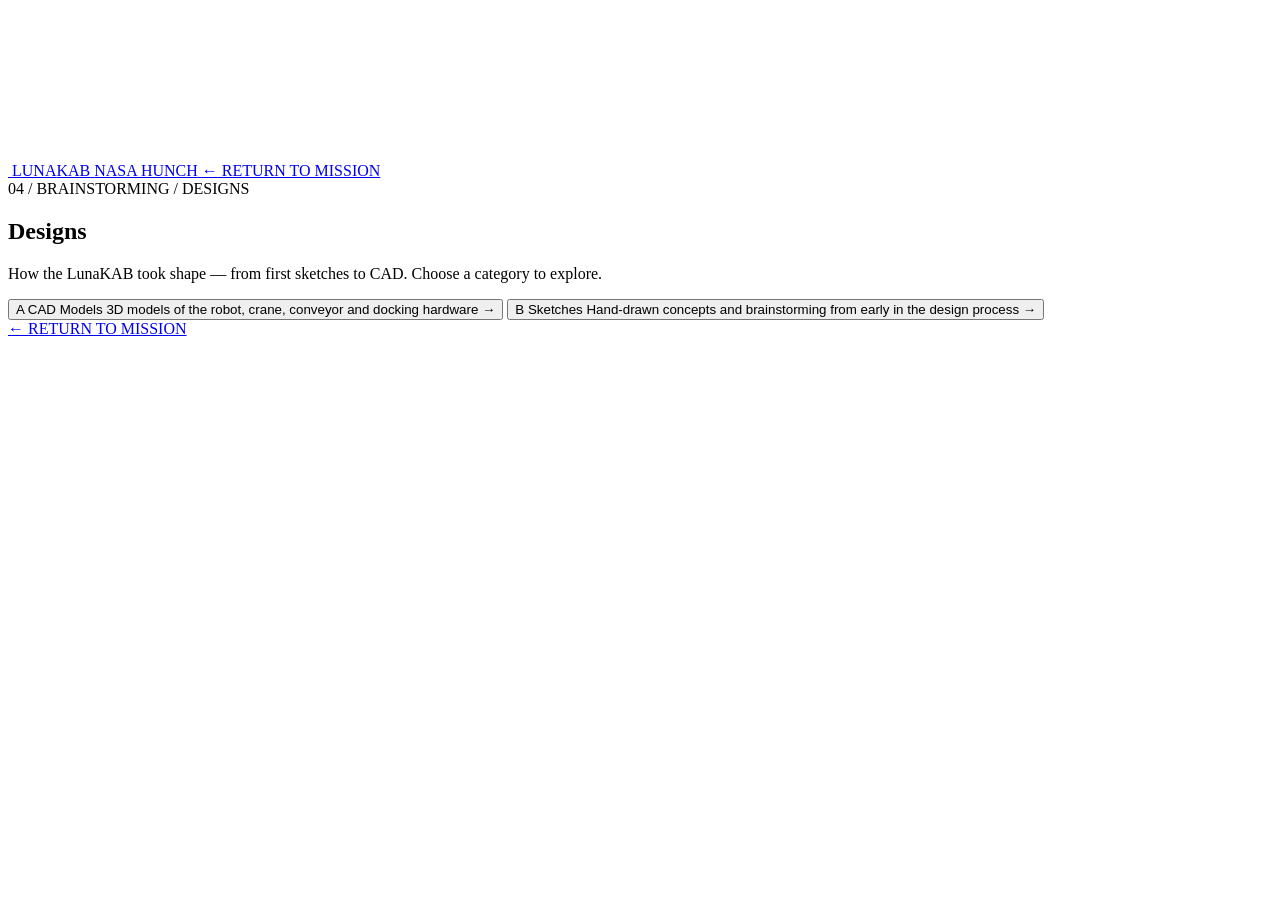
==== designs.html @ 0d372c9b "Add files via upload" ====
<!DOCTYPE html>
<html lang="en">
<head>
  <meta charset="UTF-8" />
  <meta name="viewport" content="width=device-width, initial-scale=1.0, viewport-fit=cover" />
  <meta name="theme-color" content="#000000" />
  <title>LunaKAB — Designs</title>
  <meta name="description" content="LunaKAB brainstorming and designs: CAD models and sketches." />

  <link rel="icon" type="image/svg+xml" href="assets/logo-mark.svg" />
  <link rel="preconnect" href="https://fonts.googleapis.com" />
  <link rel="preconnect" href="https://fonts.gstatic.com" crossorigin />
  <link href="https://fonts.googleapis.com/css2?family=Space+Grotesk:wght@300;400;500;600;700&family=IBM+Plex+Mono:wght@300;400;500&display=swap" rel="stylesheet" />
  <link rel="stylesheet" href="css/style.css" />
  <link rel="stylesheet" href="css/problem.css" />
  <link rel="stylesheet" href="css/research.css" />
  <link rel="stylesheet" href="css/designs.css" />
</head>
<body class="doc-page">
  <canvas id="stars" aria-hidden="true"></canvas>
  <div id="vignette" aria-hidden="true"></div>
  <div id="scanline" aria-hidden="true"></div>
  <span class="corner tl"></span><span class="corner tr"></span>
  <span class="corner bl"></span><span class="corner br"></span>

  <header class="doc-top">
    <a class="mark" href="index.html#designs" aria-label="Back to the mission">
      <img class="mark-icon" src="assets/logo-mark.svg" alt="" />
      <span class="mark-text">
        <span class="mark-title">LUNA<span class="kab">KAB</span></span>
        <span class="mark-sub">NASA HUNCH</span>
      </span>
    </a>
    <a class="doc-back" href="index.html#designs"><span aria-hidden="true">←</span> RETURN TO MISSION</a>
  </header>

  <main class="doc doc-narrow">
    <section class="doc-hero">
      <span class="eyebrow">04 / BRAINSTORMING / DESIGNS</span>
      <h1>Designs</h1>
      <p class="lede">How the LunaKAB took shape — from first sketches to CAD. Choose a category to explore.</p>
    </section>

    <div class="r-tabs d-tabs" role="tablist" aria-label="Design categories">
      <button class="r-tab" role="tab" id="tab-cad" aria-controls="cad" aria-selected="false" data-key="cad">
        <span class="r-n">A</span>
        <span class="r-l">CAD Models</span>
        <span class="r-d">3D models of the robot, crane, conveyor and docking hardware</span>
        <span class="r-arrow" aria-hidden="true">→</span>
      </button>
      <button class="r-tab" role="tab" id="tab-sketches" aria-controls="sketches" aria-selected="false" data-key="sketches">
        <span class="r-n">B</span>
        <span class="r-l">Sketches</span>
        <span class="r-d">Hand-drawn concepts and brainstorming from early in the design process</span>
        <span class="r-arrow" aria-hidden="true">→</span>
      </button>
    </div>

    <section class="r-panel" role="tabpanel" id="cad" aria-labelledby="tab-cad" hidden>
      <h2><i>A</i>CAD Models</h2>
      <div class="gallery" data-gallery="cad"></div>
    </section>

    <section class="r-panel" role="tabpanel" id="sketches" aria-labelledby="tab-sketches" hidden>
      <h2><i>B</i>Sketches</h2>
      <div class="gallery" data-gallery="sketches"></div>
    </section>

    <footer class="doc-foot">
      <a class="cta" href="index.html#designs">
        <span class="cta-n">←</span>
        <span class="cta-l">RETURN TO MISSION</span>
      </a>
    </footer>
  </main>

  <dialog id="lightbox" class="m-dialog lightbox" aria-labelledby="lb-title">
    <div class="md-head">
      <span class="m-n" id="lb-n"></span>
      <button type="button" class="md-close" id="lb-close" aria-label="Close">✕</button>
    </div>
    <img id="lb-img" alt="" />
    <h4 id="lb-title"></h4>
    <p class="lb-note" id="lb-note"></p>
    <dl class="lb-specs" id="lb-specs"></dl>
    <a class="src-pdf lb-link" id="lb-link" target="_blank" rel="noopener">Open in Onshape ↗</a>
    <div class="md-nav">
      <button type="button" id="lb-prev">← PREV</button>
      <button type="button" id="lb-next">NEXT →</button>
    </div>
  </dialog>

  <script src="js/stars.js"></script>
  <script>
    // Gallery contents. Add an entry per image: files live in docs/designs/cad/
    // and docs/designs/sketches/. `note`, `specs` ([label, value] rows) and
    // `link` (e.g. the Onshape document) are optional.
    const DESIGNS = {
      cad: [
        {
          src: "docs/designs/cad/door-slider.jpg",
          title: "Door Slider",
          note: "The sliding door panel. A flat plate with gear-rack teeth cut along both long edges, so pinion gears can drive it open and closed. The plate is one extrude; the rack teeth are a second extrude, mirrored to the opposite edge.",
          specs: [
            ["WIDTH", "4.5 in"], ["TOP FACE", "33.25 in²"], ["DRIVE", "RACK & PINION"],
            ["TOOTH LENGTH", "0.250 in"], ["TOOTH WIDTH", "0.033 in"], ["TOOTH HEIGHT", "0.094 in"],
            ["TOOTH PITCH", "0.132 in"], ["PARTS", "1"], ["TOOL", "ONSHAPE"],
          ],
          link: "https://cad.onshape.com/documents/5fe72cf5069ea7a9b403b16c/w/b33d764fe87e025053045eb9/e/405d4cfcd6099a60586ef2a8",
        },
        {
          src: "docs/designs/cad/base-prototype.jpg",
          title: "Base Prototype",
          note: "An early prototype of the robot's base, not used in the final design. A long box with rounded corners, a recessed tray along the top and pins on the sides, built up from twelve extrudes and a fillet.",
          specs: [["STATUS", "NOT USED"], ["FEATURES", "12 EXTRUDES + FILLET"], ["PARTS", "1"], ["TOOL", "ONSHAPE"]],
          link: "https://cad.onshape.com/documents/2a5a179df714c3a7d14333f6/w/7ebd7c9726d9f615905254fb/e/f16afeb0ec4dbe46f4dcfdd9",
        },
      ],
      sketches: [
        {
          src: "docs/designs/sketches/early-concept-top-arm.svg",
          title: "Early Concept — Top-Mounted Arm",
          note: "An early idea, not used in the final design. The arm sat on a turret on the roof: a sliding door on top slid back on rails, the boom reached out over the cargo and a telescoping section extended down to grab it, then the arm swung back and lowered the cargo through the roof opening onto the conveyor.",
          specs: [["STATUS", "NOT USED"], ["ARM", "ROOF TURRET"], ["DOOR", "SLIDING ROOF"]],
        },
      ],
    };

    // Build each gallery; clicking a figure opens the lightbox, prev/next stay in that gallery.
    (() => {
      const $ = (id) => document.getElementById(id);
      const dlg = $("lightbox");
      let group = [], cur = 0, label = "";
      const show = (i) => {
        cur = (i + group.length) % group.length;
        const d = group[cur];
        $("lb-n").textContent = `${label} ${String(cur + 1).padStart(2, "0")} / ${String(group.length).padStart(2, "0")}`;
        $("lb-img").src = d.src;
        $("lb-img").alt = d.title;
        $("lb-title").textContent = d.title;
        $("lb-note").textContent = d.note || "";
        $("lb-note").hidden = !d.note;
        const specs = $("lb-specs");
        specs.replaceChildren(...(d.specs || []).map(([k, v]) => {
          const row = document.createElement("div"), dt = document.createElement("dt"), dd = document.createElement("dd");
          dt.textContent = k; dd.textContent = v; row.append(dt, dd); return row;
        }));
        specs.hidden = !d.specs;
        $("lb-link").hidden = !d.link;
        if (d.link) $("lb-link").href = d.link;
        if (!dlg.open) dlg.showModal();
      };
      document.querySelectorAll(".gallery").forEach((el) => {
        const key = el.dataset.gallery, items = DESIGNS[key];
        const name = key === "cad" ? "CAD" : "SKETCH";
        if (!items.length) {
          el.innerHTML = `<p class="r-empty">${key === "cad" ? "CAD models" : "Sketches"} coming soon</p>`;
          return;
        }
        items.forEach((d, i) => {
          const fig = document.createElement("figure");
          fig.className = "g-item";
          fig.innerHTML = `<button type="button" class="g-open"><img loading="lazy" alt=""></button>
            <figcaption><span class="m-n">${name} ${String(i + 1).padStart(2, "0")}</span><span class="g-title"></span><span class="g-note"></span></figcaption>`;
          fig.querySelector("img").src = d.src;
          fig.querySelector("img").alt = d.title;
          fig.querySelector(".g-title").textContent = d.title;
          fig.querySelector(".g-note").textContent = d.specs ? d.specs.slice(0, 3).map((s) => s[1]).join(" · ") : "";
          fig.querySelector(".g-open").addEventListener("click", () => { group = items; label = name; show(i); });
          el.appendChild(fig);
        });
      });
      $("lb-close").addEventListener("click", () => dlg.close());
      $("lb-prev").addEventListener("click", () => show(cur - 1));
      $("lb-next").addEventListener("click", () => show(cur + 1));
      dlg.addEventListener("click", (e) => { if (e.target === dlg) dlg.close(); });
      dlg.addEventListener("keydown", (e) => {
        if (e.key === "ArrowRight") show(cur + 1);
        if (e.key === "ArrowLeft") show(cur - 1);
      });
    })();
  </script>
  <script>
    // Category buttons: show one panel at a time; the URL hash remembers the choice.
    (() => {
      const tabs = [...document.querySelectorAll(".r-tab")];
      const select = (key, scroll) => {
        for (const t of tabs) {
          const on = t.dataset.key === key;
          t.setAttribute("aria-selected", on);
          const panel = document.getElementById(t.dataset.key);
          panel.hidden = !on;
          if (on) {
            panel.classList.remove("in"); void panel.offsetWidth; panel.classList.add("in");
            if (scroll) panel.scrollIntoView({ behavior: "smooth", block: "start" });
          }
        }
        history.replaceState(null, "", "#" + key);
      };
      tabs.forEach((t) => t.addEventListener("click", () => select(t.dataset.key, true)));
      const start = location.hash.slice(1);
      if (tabs.some((t) => t.dataset.key === start)) select(start, false);

      const hero = document.querySelector(".doc-hero");
      requestAnimationFrame(() => hero.classList.add("in"));
    })();
  </script>
</body>
</html>
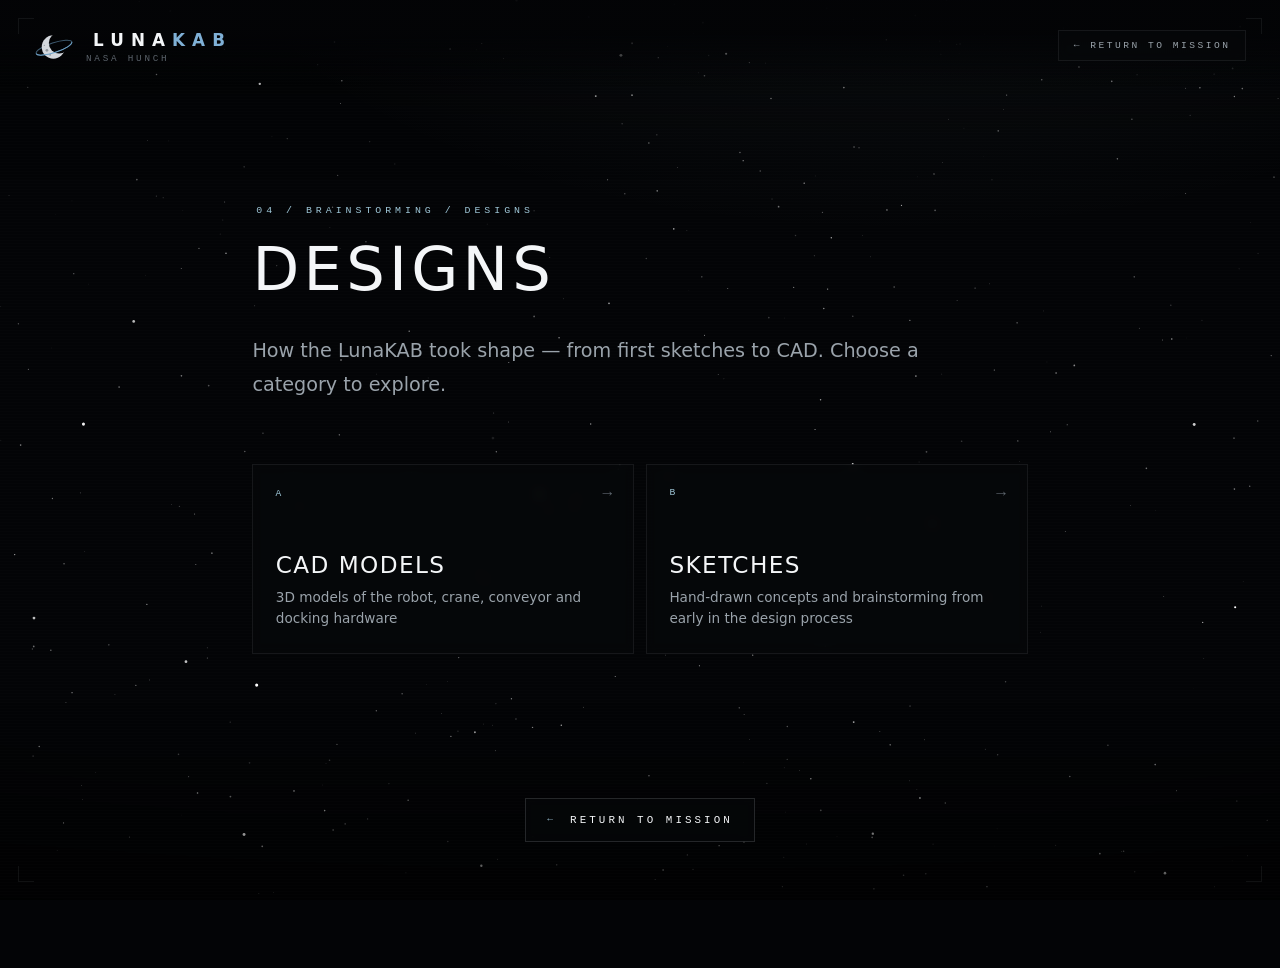
==== commit a98043f3: "Add sketches, brochure and prototyping images - Designs: add four brainstorming sketch pages and the" ====
--- a/designs.html
+++ b/designs.html
@@ -117,6 +117,30 @@
         },
       ],
       sketches: [
+        {
+          src: "docs/designs/sketches/brainstorm-cargo-elevator.webp",
+          title: "Initial Brainstorming — Cargo Elevator",
+          note: "The first round of ideas for a cargo elevator. A front view with sensors, lights, a camera and a battery on the side, plus two wheel options; a pressurised hatch with two extending arms and a sliding door; solar panels on the roof; and a top view of an escalator carrying cargo through to storage. Open questions noted around the page: what if lunar dust gets in while loading, should the hatch connect to the pay load, what controls the panels, scale, size and materials.",
+          specs: [["STAGE", "INITIAL"], ["FOCUS", "LAYOUT"], ["IDEAS", "ARMS · ESCALATOR · SOLAR"]],
+        },
+        {
+          src: "docs/designs/sketches/brainstorm-subsystems.webp",
+          title: "Brainstorming — Subsystems",
+          note: "Working through each subsystem: 3D-printed materials, an Arduino or Raspberry Pi electric board, sealing, pressurisation, electric panels, the escalator, mini solar panels, tires and suction-style robotic arms, with the idea of building a vacuum. Includes a rough scale check (4 ft cargo ≈ 0.8 in, 20 ft ≈ 6 in, 40 ft ≈ 1 ft).",
+          specs: [["STAGE", "INITIAL"], ["FOCUS", "SUBSYSTEMS"], ["BOARD", "ARDUINO / PI"]],
+        },
+        {
+          src: "docs/designs/sketches/brainstorm-conveyor.png",
+          title: "Brainstorming — Conveyor & Claw",
+          note: "Ideas for moving cargo inside the body: a claw that moves cargo onto a conveyor belt, a sliding door with arms, a pull-up tray, and how to organise the cargo so it suits the conveyor belt. Also explores tire designs, tiles around the conveyor belt and an arm that comes out, scoops the cargo and moves it to the side.",
+          specs: [["STAGE", "INITIAL"], ["FOCUS", "CARGO HANDLING"], ["IDEAS", "CLAW · CONVEYOR"]],
+        },
+        {
+          src: "docs/designs/sketches/decision-matrix.png",
+          title: "Decision Matrix",
+          note: "Four concepts scored 1–5 (worst to best) on efficiency, movement and capacity. The sensor-and-wheels box scored 6, the solar cargo-drop body with an escalator to the habitat scored 10, the claw-arm design scored 9, and the winner — an escalator inside with open storage space that attaches to the habitat — scored 12.",
+          specs: [["CONCEPTS", "4"], ["CRITERIA", "EFFICIENCY · MOVEMENT · CAPACITY"], ["WINNER", "12 / 15"]],
+        },
         {
           src: "docs/designs/sketches/early-concept-top-arm.svg",
           title: "Early Concept — Top-Mounted Arm",
--- a/css/style.css
+++ b/css/style.css
@@ -0,0 +1,432 @@
+/* ================================================================
+   HUNCH · LLASO PROJECT 02 — External Cargo Transport
+   Aesthetic: deep-space black, white typography, thin instrument UI.
+   ================================================================ */
+
+:root {
+  --black: #000000;
+  --void: #030406;
+  --panel: rgba(8, 10, 12, 0.55);
+  --white: #f4f6f8;
+  --dim: #9aa3ab;      /* secondary text */
+  --faint: #5b636b;    /* tertiary / labels */
+  --line: rgba(230, 238, 245, 0.14);
+  --line-soft: rgba(230, 238, 245, 0.07);
+  --signal: #9fc7d8;   /* cool "nominal / active" accent — used sparingly */
+  --caution: #d69a54;  /* warm "aligning / alert" accent — used very sparingly */
+  --brand: #7fb0d6;    /* logo blue — the "KAB" in the wordmark */
+  --ui: "Space Grotesk", system-ui, sans-serif;
+  --mono: "IBM Plex Mono", ui-monospace, "SFMono-Regular", monospace;
+  --ease: cubic-bezier(0.22, 0.61, 0.36, 1);
+}
+
+* { box-sizing: border-box; margin: 0; padding: 0; }
+
+html { scroll-behavior: auto; }
+
+body {
+  background: var(--black);
+  color: var(--white);
+  font-family: var(--ui);
+  overflow-x: hidden;
+  -webkit-font-smoothing: antialiased;
+  text-rendering: optimizeLegibility;
+  cursor: default;
+}
+
+/* ---------- 3D canvas fixed behind everything ---------- */
+#scene {
+  position: fixed;
+  inset: 0;
+  width: 100vw;
+  height: 100vh;
+  height: 100dvh;
+  display: block;
+  z-index: 0;
+  touch-action: pan-y; /* let vertical scroll through, we handle horizontal drag */
+}
+
+#vignette {
+  position: fixed;
+  inset: 0;
+  z-index: 1;
+  pointer-events: none;
+  background:
+    radial-gradient(120% 100% at 50% 42%, transparent 55%, rgba(0,0,0,0.55) 100%),
+    linear-gradient(to bottom, rgba(0,0,0,0.35) 0%, transparent 20%, transparent 78%, rgba(0,0,0,0.6) 100%);
+}
+
+#scanline {
+  position: fixed;
+  inset: 0;
+  z-index: 1;
+  pointer-events: none;
+  opacity: 0.35;
+  background: repeating-linear-gradient(
+    to bottom,
+    rgba(255,255,255,0.012) 0px,
+    rgba(255,255,255,0.012) 1px,
+    transparent 1px,
+    transparent 3px
+  );
+  mix-blend-mode: screen;
+}
+
+/* ================================================================
+   BOOT / INTRO
+   ================================================================ */
+#boot {
+  position: fixed;
+  inset: 0;
+  z-index: 40;
+  display: grid;
+  place-items: center;
+  background: #000;
+  transition: opacity 1.6s var(--ease);
+}
+#boot.done { opacity: 0; pointer-events: none; }
+
+.boot-inner {
+  text-align: center;
+  padding: 2rem;
+  transform: translateY(-2vh);
+}
+
+.boot-status {
+  font-family: var(--mono);
+  font-size: 0.68rem;
+  letter-spacing: 0.42em;
+  color: var(--faint);
+  text-transform: uppercase;
+  margin-bottom: 2.4rem;
+  min-height: 1em;
+}
+.boot-status::after { content: "_"; animation: blink 1.1s steps(1) infinite; }
+
+.boot-logo {
+  display: block; margin: 0 auto 1.6rem;
+  width: clamp(72px, 9vw, 112px); height: auto;
+  opacity: 0; transform: translateY(8px);
+  transition: opacity 1.4s var(--ease), transform 1.4s var(--ease);
+}
+.boot-logo.on { opacity: 1; transform: none; }
+
+.boot-title {
+  font-weight: 500;
+  font-size: clamp(2.6rem, 9vw, 6.5rem);
+  letter-spacing: 0.5em;
+  text-indent: 0.5em; /* balance the tracking */
+  line-height: 1;
+  min-height: 1.05em;
+}
+.boot-sub {
+  font-family: var(--mono);
+  font-weight: 300;
+  font-size: clamp(0.85rem, 2.4vw, 1.35rem);
+  letter-spacing: 0.55em;
+  text-indent: 0.55em;
+  color: var(--dim);
+  margin-top: 1.6rem;
+  min-height: 1.1em;
+}
+.boot-tag {
+  font-family: var(--mono);
+  font-size: clamp(0.6rem, 1.6vw, 0.85rem);
+  letter-spacing: 0.42em;
+  text-indent: 0.42em;
+  color: var(--faint);
+  margin-top: 1rem;
+  min-height: 1.1em;
+}
+.boot-title .cursor, .boot-sub .cursor, .boot-tag .cursor {
+  color: var(--signal);
+  animation: blink 1s steps(1) infinite;
+  font-weight: 300;
+}
+
+.boot-bar {
+  width: min(360px, 62vw);
+  height: 1px;
+  margin: 3.4rem auto 0;
+  background: var(--line-soft);
+  overflow: hidden;
+  opacity: 0;
+  transition: opacity 0.6s var(--ease);
+}
+.boot-bar.on { opacity: 1; }
+.boot-bar span {
+  display: block;
+  height: 100%;
+  width: 0%;
+  background: linear-gradient(to right, transparent, var(--signal));
+  transition: width 2.2s var(--ease);
+}
+
+#boot-skip {
+  position: fixed;
+  bottom: 2rem; right: 2rem;
+  font-family: var(--mono);
+  font-size: 0.6rem;
+  letter-spacing: 0.28em;
+  color: var(--faint);
+  background: none;
+  border: 1px solid var(--line-soft);
+  padding: 0.5rem 0.9rem;
+  cursor: pointer;
+  transition: color 0.3s, border-color 0.3s;
+}
+#boot-skip:hover { color: var(--white); border-color: var(--line); }
+
+@keyframes blink { 0%,50% { opacity: 1; } 50.01%,100% { opacity: 0; } }
+
+/* ================================================================
+   HUD
+   ================================================================ */
+#hud {
+  position: fixed;
+  inset: 0;
+  z-index: 20;
+  pointer-events: none;
+  opacity: 0;
+  transition: opacity 1.4s var(--ease);
+}
+#hud.on { opacity: 1; }
+#hud .lbl { font-family: var(--mono); font-size: 0.58rem; letter-spacing: 0.24em; color: var(--faint); text-transform: uppercase; }
+#hud .val { font-family: var(--mono); font-size: 0.72rem; letter-spacing: 0.14em; color: var(--white); }
+
+/* framing corners */
+.corner { position: fixed; width: 16px; height: 16px; border: 1px solid var(--line); opacity: 0.5; }
+.corner.tl { top: 18px; left: 18px; border-right: 0; border-bottom: 0; }
+.corner.tr { top: 18px; right: 18px; border-left: 0; border-bottom: 0; }
+.corner.bl { bottom: 18px; left: 18px; border-right: 0; border-top: 0; }
+.corner.br { bottom: 18px; right: 18px; border-left: 0; border-top: 0; }
+
+.hud-top {
+  position: fixed;
+  top: 30px; left: 34px; right: 34px;
+  display: flex; justify-content: space-between; align-items: flex-start;
+}
+.mark { display: flex; align-items: center; gap: 12px; }
+.mark-icon { width: 40px; height: auto; flex: none; }
+.mark-text { display: flex; flex-direction: column; gap: 3px; }
+.kab { color: var(--brand); }
+.mark-title { font-size: 1.05rem; font-weight: 600; letter-spacing: 0.42em; text-indent: 0.42em; }
+.mark-sub { font-family: var(--mono); font-size: 0.58rem; letter-spacing: 0.3em; color: var(--faint); }
+.hud-clock { display: flex; flex-direction: column; align-items: flex-end; gap: 4px; text-align: right; }
+.hud-clock .coord { color: var(--faint); }
+
+/* navigation */
+#nav {
+  position: fixed;
+  left: 34px; top: 50%; transform: translateY(-50%);
+  pointer-events: auto;
+}
+#nav ul { list-style: none; display: flex; flex-direction: column; gap: 2px; }
+#nav li {
+  display: flex; align-items: center; gap: 12px;
+  padding: 7px 10px 7px 0;
+  cursor: pointer;
+  color: var(--faint);
+  transition: color 0.4s var(--ease);
+  position: relative;
+}
+#nav li i {
+  font-family: var(--mono); font-style: normal; font-size: 0.6rem;
+  letter-spacing: 0.12em; width: 1.6em;
+}
+#nav li span {
+  font-family: var(--mono); font-size: 0.62rem; letter-spacing: 0.24em;
+  opacity: 0; transform: translateX(-6px);
+  transition: opacity 0.4s var(--ease), transform 0.4s var(--ease);
+}
+#nav li::before {
+  content: ""; position: absolute; left: -14px; top: 50%; transform: translateY(-50%);
+  width: 6px; height: 1px; background: var(--faint); transition: all 0.4s var(--ease);
+}
+#nav:hover li span { opacity: 0.7; transform: translateX(0); }
+#nav li:hover { color: var(--white); }
+#nav li.active { color: var(--white); }
+#nav li.active span { opacity: 1; transform: translateX(0); }
+#nav li.active::before { width: 16px; background: var(--signal); }
+
+/* status + telemetry */
+.hud-status { position: fixed; left: 34px; bottom: 30px; display: flex; flex-direction: column; gap: 6px; }
+.hud-status .row { display: flex; gap: 14px; align-items: baseline; }
+.hud-status .row .lbl { width: 8.5em; }
+
+.hud-telemetry {
+  position: fixed; right: 34px; bottom: 30px;
+  display: flex; flex-direction: column; gap: 6px; align-items: flex-end; min-width: 200px;
+}
+.hud-telemetry .trow { display: flex; justify-content: space-between; gap: 20px; width: 100%; }
+.hud-telemetry .val { transition: color 0.4s; }
+.hud-telemetry .val.hot { color: var(--caution); }
+.hud-telemetry .val.ok { color: var(--signal); }
+.tbar { width: 100%; height: 1px; background: var(--line-soft); margin-top: 4px; overflow: hidden; }
+.tbar span { display: block; height: 100%; width: 0%; background: var(--signal); transition: width 0.3s linear; }
+
+.scroll-hint {
+  position: fixed; bottom: 26px; left: 50%; transform: translateX(-50%);
+  display: flex; flex-direction: column; align-items: center; gap: 8px;
+  font-family: var(--mono); font-size: 0.56rem; letter-spacing: 0.32em; color: var(--faint);
+  transition: opacity 0.6s var(--ease);
+}
+.scroll-hint .chev {
+  width: 7px; height: 7px; border-right: 1px solid var(--faint); border-bottom: 1px solid var(--faint);
+  transform: rotate(45deg); animation: float 2s var(--ease) infinite;
+}
+.scroll-hint.hide { opacity: 0; }
+@keyframes float { 0%,100% { transform: rotate(45deg) translate(0,0); opacity: 0.3; } 50% { transform: rotate(45deg) translate(3px,3px); opacity: 1; } }
+
+/* ================================================================
+   MARKERS (projected HUD pins)
+   ================================================================ */
+#markers { position: fixed; inset: 0; z-index: 15; pointer-events: none; }
+.marker {
+  position: absolute; transform: translate(-50%, -50%);
+  opacity: 0; transition: opacity 0.5s var(--ease);
+  will-change: transform, opacity;
+}
+.marker.show { opacity: 1; }
+.marker .dot {
+  width: 6px; height: 6px; border: 1px solid var(--white); border-radius: 50%;
+  position: relative; margin: 0 auto;
+}
+.marker .dot::after {
+  content: ""; position: absolute; inset: -5px; border: 1px solid var(--line);
+  border-radius: 50%; animation: pulse 3s ease-out infinite;
+}
+.marker .lbl {
+  font-family: var(--mono); font-size: 0.56rem; letter-spacing: 0.24em; color: var(--white);
+  white-space: nowrap; margin-top: 8px; text-align: center;
+  text-shadow: 0 0 12px #000, 0 0 12px #000;
+}
+.marker .sub {
+  font-family: var(--mono); font-size: 0.5rem; letter-spacing: 0.2em; color: var(--faint);
+  text-align: center; margin-top: 2px; text-shadow: 0 0 12px #000;
+}
+.marker .tick { width: 1px; height: 14px; background: var(--line); margin: 4px auto 0; }
+@keyframes pulse { 0% { transform: scale(1); opacity: 0.6; } 100% { transform: scale(2.6); opacity: 0; } }
+
+/* cinematic replay: fade the reading UI, keep the scene */
+body.simulating .panel,
+body.simulating .scroll-hint,
+body.simulating #markers { opacity: 0 !important; transition: opacity 0.6s var(--ease); }
+
+/* ================================================================
+   SCROLL NARRATIVE
+   ================================================================ */
+#scroll { position: relative; z-index: 10; }
+.chapter {
+  min-height: 100vh; min-height: 100dvh;
+  display: flex; align-items: center;
+  padding: 12vh 8vw;
+  pointer-events: none;
+}
+.panel {
+  max-width: 460px;
+  opacity: 0;
+  transform: translateY(24px);
+  transition: opacity 0.9s var(--ease), transform 0.9s var(--ease);
+}
+.panel.in { opacity: 1; transform: translateY(0); }
+.panel.center { margin: 0 auto; text-align: center; max-width: 640px; }
+.panel.wide { max-width: 900px; margin: 0 auto; pointer-events: auto; }
+
+.eyebrow {
+  display: inline-block;
+  font-family: var(--mono); font-size: 0.62rem; letter-spacing: 0.4em; text-indent: 0.4em;
+  color: var(--signal); margin-bottom: 1.4rem;
+}
+.panel h2 {
+  font-weight: 400; font-size: clamp(1.7rem, 4.4vw, 3.1rem);
+  letter-spacing: 0.08em; line-height: 1.08; text-transform: uppercase;
+  margin-bottom: 1.4rem;
+}
+.panel p {
+  font-size: clamp(0.95rem, 1.5vw, 1.08rem); line-height: 1.7; color: var(--dim);
+  font-weight: 300; max-width: 46ch;
+}
+.panel.center p { margin: 0 auto; }
+.panel .hint {
+  display: block; margin-top: 2.4rem;
+  font-family: var(--mono); font-size: 0.58rem; letter-spacing: 0.3em; color: var(--faint);
+}
+
+/* ================================================================
+   ENGINEERING
+   ================================================================ */
+/* "View subsystems" call-to-action — opens the dedicated inspection page */
+.cta {
+  pointer-events: auto;
+  display: inline-flex; align-items: center; gap: 1rem;
+  margin-top: 2.2rem;
+  padding: 0.95rem 1.3rem;
+  font-family: var(--mono); font-size: 0.68rem; letter-spacing: 0.28em;
+  color: var(--white); text-decoration: none;
+  background: var(--panel); backdrop-filter: blur(6px);
+  border: 1px solid var(--line);
+  transition: border-color 0.3s, background 0.3s;
+}
+.cta-n { color: var(--signal); font-size: 0.6rem; letter-spacing: 0.12em; }
+.cta-row { display: flex; flex-wrap: wrap; gap: 10px; margin-top: 2.2rem; }
+.cta-row .cta { margin-top: 0; }
+.cta-arrow { color: var(--dim); transition: transform 0.35s var(--ease), color 0.3s; }
+.cta:hover { border-color: var(--signal); background: rgba(159,199,216,0.06); }
+.cta:hover .cta-arrow { transform: translateX(5px); color: var(--signal); }
+.cta:focus-visible { outline: 1px solid var(--signal); outline-offset: 3px; }
+
+/* ================================================================
+   FINAL
+   ================================================================ */
+.final { display: flex; flex-direction: column; align-items: center; gap: 3.5rem; }
+.mc-stack { display: flex; flex-direction: column; gap: 0.9rem; }
+.mc-line {
+  font-family: var(--mono); font-size: clamp(0.8rem, 2vw, 1.05rem);
+  letter-spacing: 0.42em; text-indent: 0.42em; color: var(--white);
+  opacity: 0; transform: translateY(10px); transition: opacity 0.8s var(--ease), transform 0.8s var(--ease);
+}
+.mc-line::before { content: "▸ "; color: var(--signal); }
+.mc-line.in { opacity: 1; transform: translateY(0); }
+.final-mark { display: flex; flex-direction: column; align-items: center; gap: 0.9rem; }
+.fm-logo { width: clamp(90px, 12vw, 150px); height: auto; margin-bottom: 0.4rem; }
+.fm-rule { width: min(22rem, 70%); height: 1px; background: var(--line); margin: 0.3rem 0; }
+.fm-title { font-size: clamp(2.4rem, 8vw, 5rem); font-weight: 500; letter-spacing: 0.5em; text-indent: 0.5em; }
+.fm-sub { font-family: var(--mono); letter-spacing: 0.5em; text-indent: 0.5em; color: var(--dim); font-size: clamp(0.75rem,2vw,1rem); }
+.fm-tag { font-family: var(--mono); letter-spacing: 0.4em; text-indent: 0.4em; color: var(--faint); font-size: 0.62rem; }
+
+#replay {
+  pointer-events: auto; cursor: pointer;
+  font-family: var(--mono); font-size: 0.64rem; letter-spacing: 0.28em; color: var(--dim);
+  background: none; border: 1px solid var(--line); padding: 0.8rem 1.4rem;
+  transition: color 0.3s, border-color 0.3s, background 0.3s;
+}
+#replay:hover { color: var(--white); border-color: var(--signal); background: rgba(159,199,216,0.05); }
+
+/* ================================================================
+   RESPONSIVE
+   ================================================================ */
+@media (max-width: 820px) {
+  .cta-row { display: grid; grid-template-columns: repeat(2, minmax(0, 1fr)); gap: 8px; margin-top: 1.6rem; }
+  .cta-row .cta { gap: 0.6rem; padding: 0.75rem 0.8rem; font-size: 0.6rem; letter-spacing: 0.2em; }
+  #nav { left: 20px; }
+  #nav ul { gap: 0; }
+  #nav li i { font-size: 0.55rem; }
+  #nav li span { display: none; }
+  .hud-top { top: 22px; left: 22px; right: 22px; }
+  .hud-status { left: 20px; bottom: 22px; }
+  .hud-status .row .lbl { width: auto; }
+  .hud-status .row:nth-child(2) { display: none; }
+  .hud-telemetry { right: 20px; bottom: 22px; min-width: 150px; }
+  .chapter { padding: 14vh 8vw; }
+  .boot-title { font-size: clamp(2rem, 10vw, 2.6rem); letter-spacing: 0.4em; text-indent: 0.4em; }
+  .fm-title { letter-spacing: 0.4em; text-indent: 0.4em; }
+  .panel { max-width: 100%; }
+  .corner { display: none; }
+  #scanline { display: none; }
+}
+
+@media (prefers-reduced-motion: reduce) {
+  .marker .dot::after, .scroll-hint .chev { animation: none; }
+  * { scroll-behavior: auto; }
+}
--- a/css/problem.css
+++ b/css/problem.css
@@ -0,0 +1,203 @@
+/* ================================================================
+   PROBLEM PAGE — a scrolling mission brief.
+   Builds on the tokens and HUD pieces in style.css.
+   ================================================================ */
+
+body.doc-page {
+  background:
+    radial-gradient(90% 60% at 70% -10%, rgba(159,199,216,0.07), transparent 60%),
+    var(--void);
+  background-attachment: fixed;
+}
+body.doc-page .corner { z-index: 30; }
+#stars { position: fixed; inset: 0; width: 100vw; height: 100vh; z-index: 0; pointer-events: none; }
+html { scroll-behavior: smooth; }
+section[id] { scroll-margin-top: 110px; }
+
+/* ---------- top bar ---------- */
+.doc-top {
+  position: fixed; top: 0; left: 0; right: 0; z-index: 25;
+  display: flex; justify-content: space-between; align-items: flex-start;
+  padding: 30px 34px 22px;
+  background: linear-gradient(to bottom, rgba(3,4,6,0.92) 40%, transparent);
+}
+.doc-top .mark { color: var(--white); text-decoration: none; }
+.doc-back {
+  font-family: var(--mono); font-size: 0.6rem; letter-spacing: 0.26em;
+  color: var(--dim); text-decoration: none;
+  border: 1px solid var(--line-soft); padding: 0.55rem 0.9rem;
+  background: var(--panel); backdrop-filter: blur(6px);
+  transition: color 0.3s, border-color 0.3s;
+}
+.doc-back:hover { color: var(--white); border-color: var(--signal); }
+
+/* ---------- table of contents (left rail, mirrors #nav) ---------- */
+.doc-toc {
+  position: fixed; left: 34px; top: 50%; transform: translateY(-50%); z-index: 20;
+  display: flex; flex-direction: column; gap: 14px;
+}
+.doc-toc a {
+  display: flex; align-items: center; gap: 10px;
+  font-family: var(--mono); font-size: 0.6rem; letter-spacing: 0.24em;
+  color: var(--faint); text-decoration: none; transition: color 0.4s var(--ease);
+}
+.doc-toc a::before { content: ""; width: 6px; height: 1px; background: var(--faint); transition: all 0.4s var(--ease); }
+.doc-toc a i { font-style: normal; font-size: 0.56rem; }
+.doc-toc a:hover, .doc-toc a.active { color: var(--white); }
+.doc-toc a.active::before { width: 16px; background: var(--signal); }
+
+/* ---------- document column ---------- */
+.doc {
+  position: relative; z-index: 10;
+  max-width: 980px; margin: 0 auto;
+  padding: 22vh 8vw 14vh calc(8vw + 120px);
+}
+
+.doc-hero, .doc-sec, .mission {
+  opacity: 0; transform: translateY(20px);
+  transition: opacity 0.9s var(--ease), transform 0.9s var(--ease);
+}
+.doc-hero.in, .doc-sec.in, .mission.in { opacity: 1; transform: none; }
+
+.doc-hero { margin-bottom: 18vh; }
+.doc-hero h1 {
+  font-weight: 400; font-size: clamp(2rem, 5.4vw, 3.8rem);
+  letter-spacing: 0.07em; line-height: 1.05; text-transform: uppercase;
+  margin-bottom: 2rem;
+}
+.lede {
+  font-size: clamp(1rem, 1.7vw, 1.2rem); line-height: 1.75; font-weight: 300;
+  color: var(--dim); max-width: 58ch;
+}
+
+.facts {
+  display: grid; grid-template-columns: repeat(3, minmax(0, 1fr));
+  margin-top: 3rem; border-top: 1px solid var(--line); border-bottom: 1px solid var(--line-soft);
+}
+.facts div { padding: 1.1rem 1.2rem 1.2rem 0; }
+.facts div + div { padding-left: 1.2rem; border-left: 1px solid var(--line-soft); }
+.facts dt { font-family: var(--mono); font-size: 0.56rem; letter-spacing: 0.28em; color: var(--faint); text-transform: uppercase; margin-bottom: 0.5rem; }
+.facts dd { font-size: 0.95rem; color: var(--white); }
+
+/* ---------- sections ---------- */
+.doc-sec { margin-bottom: 14vh; }
+.doc-sec h2 {
+  display: flex; align-items: baseline; gap: 1rem;
+  font-weight: 400; font-size: clamp(1.3rem, 2.6vw, 1.9rem);
+  letter-spacing: 0.1em; text-transform: uppercase;
+  padding-bottom: 1.1rem; margin-bottom: 1.8rem;
+  border-bottom: 1px solid var(--line);
+}
+.doc-sec h2 i { font-style: normal; font-family: var(--mono); font-size: 0.62rem; letter-spacing: 0.2em; color: var(--signal); }
+
+.client { list-style: none; display: grid; grid-template-columns: repeat(2, minmax(0, 1fr)); gap: 12px; }
+.client li {
+  display: flex; flex-direction: column; gap: 0.35rem;
+  padding: 1.2rem 1.3rem; background: var(--panel); border: 1px solid var(--line-soft);
+}
+.client span { font-size: 1.1rem; letter-spacing: 0.06em; }
+.client small { font-family: var(--mono); font-size: 0.6rem; letter-spacing: 0.22em; color: var(--dim); text-transform: uppercase; }
+
+.spec { list-style: none; counter-reset: spec; }
+.spec li {
+  counter-increment: spec;
+  display: grid; grid-template-columns: 3.2rem 1fr; align-items: baseline;
+  padding: 1rem 0; border-bottom: 1px solid var(--line-soft);
+  font-size: clamp(0.95rem, 1.4vw, 1.05rem); line-height: 1.6; font-weight: 300; color: var(--white);
+}
+.spec li::before {
+  content: counter(spec, decimal-leading-zero);
+  font-family: var(--mono); font-size: 0.62rem; letter-spacing: 0.16em; color: var(--signal);
+}
+.spec.caution li::before { color: var(--caution); }
+
+/* ---------- missions ---------- */
+.tier {
+  display: flex; justify-content: space-between; align-items: baseline;
+  font-family: var(--mono); font-weight: 400; font-size: 0.68rem; letter-spacing: 0.3em;
+  text-transform: uppercase; color: var(--white);
+  margin: 2.6rem 0 1.2rem;
+}
+.tier:first-of-type { margin-top: 0; }
+.tier span { color: var(--faint); font-size: 0.58rem; }
+.tier::before { content: "▸ "; color: var(--signal); }
+.tier.adv::before { color: var(--caution); }
+
+.missions { display: grid; grid-template-columns: repeat(3, minmax(0, 1fr)); gap: 10px; }
+.mission {
+  position: relative;
+  display: flex; flex-direction: column; gap: 0.7rem;
+  padding: 1.1rem 1.2rem 1.2rem;
+  background: var(--panel); backdrop-filter: blur(6px);
+  border: 1px solid var(--line-soft);
+  transition: border-color 0.3s, background 0.3s, opacity 0.9s var(--ease), transform 0.9s var(--ease);
+}
+.mission:hover, .mission:focus-within { border-color: var(--signal); background: rgba(159,199,216,0.06); }
+.tier.adv + .missions .mission:hover, .tier.adv + .missions .mission:focus-within { border-color: var(--caution); background: rgba(214,154,84,0.06); }
+.mission::after {
+  content: "+"; position: absolute; top: 0.9rem; right: 1.1rem;
+  font-family: var(--mono); font-size: 0.9rem; color: var(--faint); transition: color 0.3s, transform 0.35s var(--ease);
+}
+.mission:hover::after { color: var(--white); transform: rotate(90deg); }
+.m-n { font-family: var(--mono); font-size: 0.6rem; letter-spacing: 0.22em; color: var(--signal); }
+.tier.adv + .missions .m-n, .m-dialog.adv .m-n { color: var(--caution); }
+.mission h4 { font-weight: 500; font-size: 0.98rem; letter-spacing: 0.03em; line-height: 1.35; }
+.m-open {
+  all: unset; cursor: pointer; text-align: left;
+}
+.m-open::before { content: ""; position: absolute; inset: 0; } /* whole card is the click target */
+.m-open:focus-visible { outline: none; }
+.mission:has(.m-open:focus-visible) { outline: 1px solid var(--signal); outline-offset: 3px; }
+.mission p { display: none; } /* shown in the pop-up */
+
+/* ---------- mission pop-up ---------- */
+.m-dialog {
+  margin: auto; width: min(560px, calc(100vw - 32px)); max-height: calc(100dvh - 48px);
+  padding: 1.6rem 1.7rem 1.4rem;
+  color: var(--white); background: rgba(8, 10, 12, 0.92); backdrop-filter: blur(10px);
+  border: 1px solid var(--line);
+}
+.m-dialog[open] { animation: md-in 0.35s var(--ease); }
+.m-dialog::backdrop { background: rgba(0, 0, 0, 0.7); backdrop-filter: blur(3px); }
+@keyframes md-in { from { opacity: 0; transform: translateY(14px); } to { opacity: 1; transform: none; } }
+.md-head { display: flex; justify-content: space-between; align-items: center; }
+.md-close {
+  background: none; border: 1px solid var(--line-soft); color: var(--dim); cursor: pointer;
+  width: 30px; height: 30px; font-size: 0.75rem; transition: color 0.3s, border-color 0.3s;
+}
+.md-close:hover { color: var(--white); border-color: var(--signal); }
+.m-dialog h4 {
+  font-weight: 400; font-size: clamp(1.25rem, 3vw, 1.6rem); letter-spacing: 0.05em; line-height: 1.25;
+  margin: 1rem 0 1.1rem; padding-bottom: 1rem; border-bottom: 1px solid var(--line-soft);
+}
+.m-dialog p { font-size: 0.98rem; line-height: 1.75; font-weight: 300; color: var(--dim); }
+.m-dialog strong { font-weight: 500; color: var(--white); }
+.md-nav { display: flex; justify-content: space-between; margin-top: 1.6rem; }
+.md-nav button {
+  font-family: var(--mono); font-size: 0.6rem; letter-spacing: 0.24em; color: var(--dim); cursor: pointer;
+  background: none; border: 1px solid var(--line-soft); padding: 0.6rem 0.9rem; transition: color 0.3s, border-color 0.3s;
+}
+.md-nav button:hover { color: var(--white); border-color: var(--signal); }
+
+.doc-foot { padding-top: 4vh; text-align: center; }
+
+/* ---------- responsive ---------- */
+@media (max-width: 960px) {
+  .doc-toc { display: none; }
+  .doc { padding-left: 8vw; }
+  .missions { grid-template-columns: repeat(2, minmax(0, 1fr)); }
+}
+@media (max-width: 680px) {
+  .doc-top { padding: 22px 16px 18px; }
+  .doc { padding: 18vh 16px 12vh; }
+  .facts { grid-template-columns: 1fr; }
+  .facts div + div { padding-left: 0; border-left: 0; border-top: 1px solid var(--line-soft); }
+  .client, .missions { grid-template-columns: 1fr; }
+  .m-dialog { padding: 1.3rem 1.2rem 1.1rem; }
+  .spec li { grid-template-columns: 2.4rem 1fr; }
+  .corner, #scanline { display: none; }
+}
+@media (prefers-reduced-motion: reduce) {
+  html { scroll-behavior: auto; }
+  .doc-hero, .doc-sec, .mission { opacity: 1; transform: none; transition: none; }
+}
--- a/css/research.css
+++ b/css/research.css
@@ -0,0 +1,113 @@
+/* ================================================================
+   RESEARCH PAGE — three category buttons, one panel each.
+   Builds on style.css + problem.css (shared doc-page layout).
+   ================================================================ */
+
+.doc-narrow { padding-left: 8vw; }
+.doc-narrow .doc-hero { margin-bottom: 7vh; }
+.r-summary {
+  max-width: 68ch; margin-bottom: 1.6rem; padding-left: 1.1rem;
+  border-left: 1px solid var(--signal);
+  font-size: clamp(0.98rem, 1.5vw, 1.08rem); line-height: 1.8; font-weight: 300; color: var(--white);
+}
+
+.r-tabs { display: grid; grid-template-columns: repeat(3, minmax(0, 1fr)); gap: 12px; margin-bottom: 8vh; }
+.r-tab {
+  position: relative; cursor: pointer; text-align: left;
+  display: flex; flex-direction: column; gap: 0.6rem;
+  min-height: 190px; padding: 1.4rem 1.4rem 1.5rem;
+  font: inherit; color: var(--white);
+  background: var(--panel); backdrop-filter: blur(6px);
+  border: 1px solid var(--line-soft);
+  transition: border-color 0.3s, background 0.3s, transform 0.35s var(--ease);
+}
+.r-tab:hover { border-color: var(--line); background: rgba(159,199,216,0.05); transform: translateY(-2px); }
+.r-tab[aria-selected="true"] { border-color: var(--signal); background: rgba(159,199,216,0.08); }
+.r-tab:focus-visible { outline: 1px solid var(--signal); outline-offset: 3px; }
+.r-n { font-family: var(--mono); font-size: 0.6rem; letter-spacing: 0.22em; color: var(--signal); }
+.r-l { font-size: clamp(1.15rem, 2vw, 1.45rem); letter-spacing: 0.06em; text-transform: uppercase; margin-top: auto; }
+.r-d { font-size: 0.85rem; line-height: 1.55; font-weight: 300; color: var(--dim); }
+.r-arrow {
+  position: absolute; top: 1.2rem; right: 1.3rem;
+  font-family: var(--mono); color: var(--faint); transition: transform 0.35s var(--ease), color 0.3s;
+}
+.r-tab:hover .r-arrow, .r-tab[aria-selected="true"] .r-arrow { color: var(--signal); transform: translateX(4px); }
+
+.r-panel { margin-bottom: 10vh; scroll-margin-top: 110px; opacity: 0; transform: translateY(14px); transition: opacity 0.6s var(--ease), transform 0.6s var(--ease); }
+.r-panel.in { opacity: 1; transform: none; }
+.r-panel h2 {
+  display: flex; align-items: baseline; gap: 1rem;
+  font-weight: 400; font-size: clamp(1.3rem, 2.6vw, 1.9rem);
+  letter-spacing: 0.1em; text-transform: uppercase;
+  padding-bottom: 1.1rem; margin-bottom: 1.8rem; border-bottom: 1px solid var(--line);
+}
+.r-panel h2 i { font-style: normal; font-family: var(--mono); font-size: 0.62rem; letter-spacing: 0.2em; color: var(--signal); }
+.r-empty {
+  font-family: var(--mono); font-size: 0.66rem; letter-spacing: 0.24em; text-transform: uppercase; color: var(--faint);
+  padding: 2.4rem 1.4rem; text-align: center; border: 1px dashed var(--line-soft);
+}
+
+/* ---------- source cards (click → pop-up) ---------- */
+.sources { display: grid; grid-template-columns: repeat(2, minmax(0, 1fr)); gap: 10px; }
+.src {
+  position: relative; display: flex; flex-direction: column; gap: 0.6rem;
+  padding: 1.2rem 1.3rem 1.25rem;
+  background: var(--panel); backdrop-filter: blur(6px); border: 1px solid var(--line-soft);
+  transition: border-color 0.3s, background 0.3s;
+}
+.src:hover, .src:focus-within { border-color: var(--signal); background: rgba(159,199,216,0.06); }
+.src::after {
+  content: "+"; position: absolute; top: 1rem; right: 1.2rem;
+  font-family: var(--mono); font-size: 0.9rem; color: var(--faint); transition: color 0.3s, transform 0.35s var(--ease);
+}
+.src:hover::after { color: var(--white); transform: rotate(90deg); }
+.src h3 { font-weight: 500; font-size: 1rem; letter-spacing: 0.03em; line-height: 1.35; padding-right: 1.4rem; }
+.src:has(.m-open:focus-visible) { outline: 1px solid var(--signal); outline-offset: 3px; }
+.src-meta { font-family: var(--mono); font-size: 0.58rem; letter-spacing: 0.2em; text-transform: uppercase; color: var(--faint); }
+.src-body { display: none; } /* shown in the pop-up */
+
+/* pop-up body: longer than a mission, so it scrolls inside */
+.src-dialog { width: min(680px, calc(100vw - 32px)); }
+.src-dialog h4 { margin-bottom: 0.5rem; padding-bottom: 0; border-bottom: 0; }
+.src-dialog > .src-meta { display: block; padding-bottom: 1rem; margin-bottom: 0.4rem; border-bottom: 1px solid var(--line-soft); }
+.md-body { max-height: min(56vh, 520px); overflow-y: auto; padding-right: 0.6rem; scrollbar-width: thin; scrollbar-color: var(--line) transparent; }
+.md-body h5 {
+  font-family: var(--mono); font-weight: 400; font-size: 0.58rem; letter-spacing: 0.28em; text-transform: uppercase;
+  color: var(--signal); margin: 1.4rem 0 0.55rem;
+}
+.md-body p { font-size: 0.95rem; }
+.md-body .cite { color: var(--white); font-size: 0.9rem; }
+.md-body em { font-style: italic; }
+.src-figs { display: grid; grid-template-columns: repeat(auto-fit, minmax(170px, 1fr)); gap: 10px; }
+.src-figs figure { min-width: 0; }
+.src-figs img {
+  display: block; width: 100%; height: 200px; object-fit: contain;
+  background: #fff; padding: 8px; border: 1px solid var(--line-soft);
+}
+.src-figs img.photo { height: 160px; padding: 0; object-fit: cover; background: var(--void); }
+.src-figs figure:only-child img { height: auto; max-height: 340px; }
+.src-figs figcaption {
+  margin-top: 0.45rem; font-family: var(--mono); font-size: 0.56rem; letter-spacing: 0.2em;
+  text-transform: uppercase; color: var(--faint);
+}
+.src-link, .src-pdf {
+  display: inline-block; margin-top: 0.5rem;
+  font-family: var(--mono); font-size: 0.62rem; letter-spacing: 0.12em; color: var(--signal);
+  text-decoration: none; word-break: break-all;
+}
+.src-link:hover, .src-pdf:hover { color: var(--white); }
+.src-pdf {
+  margin-top: 1.6rem; padding: 0.65rem 0.9rem; letter-spacing: 0.2em; text-transform: uppercase;
+  border: 1px solid var(--line); color: var(--white); word-break: normal;
+}
+.src-pdf:hover { border-color: var(--signal); }
+
+@media (max-width: 760px) {
+  .sources { grid-template-columns: 1fr; }
+  .r-tabs { grid-template-columns: 1fr; }
+  .r-tab { min-height: 0; }
+  .r-l { margin-top: 0.4rem; }
+}
+@media (prefers-reduced-motion: reduce) {
+  .r-panel { opacity: 1; transform: none; transition: none; }
+}
--- a/css/designs.css
+++ b/css/designs.css
@@ -0,0 +1,65 @@
+/* ================================================================
+   DESIGNS PAGE — CAD models and sketches, one gallery each.
+   Builds on style.css + problem.css + research.css (tabs, panels, dialog).
+   ================================================================ */
+
+.d-tabs { grid-template-columns: repeat(2, minmax(0, 1fr)); }
+
+/* ---------- gallery grid (click → lightbox) ---------- */
+.gallery { display: grid; grid-template-columns: repeat(auto-fill, minmax(240px, 1fr)); gap: 10px; }
+.gallery .r-empty { grid-column: 1 / -1; }
+.g-item {
+  min-width: 0; display: flex; flex-direction: column;
+  background: var(--panel); backdrop-filter: blur(6px); border: 1px solid var(--line-soft);
+  transition: border-color 0.3s, background 0.3s;
+}
+.g-item:hover, .g-item:focus-within { border-color: var(--signal); background: rgba(159,199,216,0.06); }
+.g-open { display: block; padding: 0; border: 0; background: var(--void); cursor: zoom-in; }
+.g-open:focus-visible { outline: 1px solid var(--signal); outline-offset: -1px; }
+.g-open img { display: block; width: 100%; aspect-ratio: 4 / 3; object-fit: contain; }
+.g-item figcaption { display: flex; flex-direction: column; gap: 0.35rem; padding: 0.85rem 1rem 0.95rem; }
+.g-title { font-size: 0.92rem; letter-spacing: 0.03em; line-height: 1.35; }
+.g-note { font-family: var(--mono); font-size: 0.56rem; letter-spacing: 0.18em; color: var(--faint); }
+.g-note:empty { display: none; }
+
+/* ---------- lightbox ---------- */
+.lightbox { width: min(1000px, calc(100vw - 32px)); overflow-y: auto; scrollbar-width: thin; scrollbar-color: var(--line) transparent; }
+.lightbox img {
+  display: block; width: 100%; height: auto; max-height: min(52vh, 560px); object-fit: contain;
+  margin-top: 1rem; background: var(--void); border: 1px solid var(--line-soft);
+}
+.lightbox h4 { margin: 1rem 0 0.4rem; padding-bottom: 0; border-bottom: 0; }
+.lb-note { margin-top: 0.2rem; }
+.lb-specs {
+  display: grid; grid-template-columns: repeat(auto-fit, minmax(120px, 1fr)); gap: 1px;
+  margin-top: 1.2rem; background: var(--line-soft); border: 1px solid var(--line-soft);
+}
+.lb-specs div { background: rgba(8, 10, 12, 0.92); padding: 0.55rem 0.8rem 0.6rem; }
+.lb-specs dt { font-family: var(--mono); font-size: 0.54rem; letter-spacing: 0.24em; color: var(--signal); }
+.lb-specs dd { margin: 0.3rem 0 0; font-family: var(--mono); font-size: 0.72rem; letter-spacing: 0.1em; }
+.lb-link { margin-top: 1.2rem; }
+.lb-link[hidden], .lb-specs[hidden] { display: none; }
+
+@media (max-width: 760px) {
+  .d-tabs { grid-template-columns: 1fr; }
+  .gallery { grid-template-columns: 1fr; }
+}
+
+/* ================================================================
+   LUNAKAB PAGE — videos, brochure, logo (reuses the gallery above).
+   ================================================================ */
+.media-list { grid-template-columns: repeat(auto-fill, minmax(320px, 1fr)); }
+.g-item.media video, .g-item.media iframe, .g-item.media img {
+  display: block; width: 100%; aspect-ratio: 16 / 9; border: 0; background: var(--void); object-fit: contain;
+}
+.g-item .src-link { margin-top: 0.2rem; }
+
+.logo-grid { display: grid; grid-template-columns: 1.4fr 1fr; gap: 10px; }
+.logo-tile { display: grid; place-items: center; aspect-ratio: 4 / 3; background: #000; }
+.logo-tile img { display: block; width: 100%; height: 100%; object-fit: contain; }
+.logo-tile.mark img { width: 55%; height: auto; }
+.logo-specs { margin-top: 10px; }
+
+@media (max-width: 760px) {
+  .logo-grid, .media-list { grid-template-columns: 1fr; }
+}
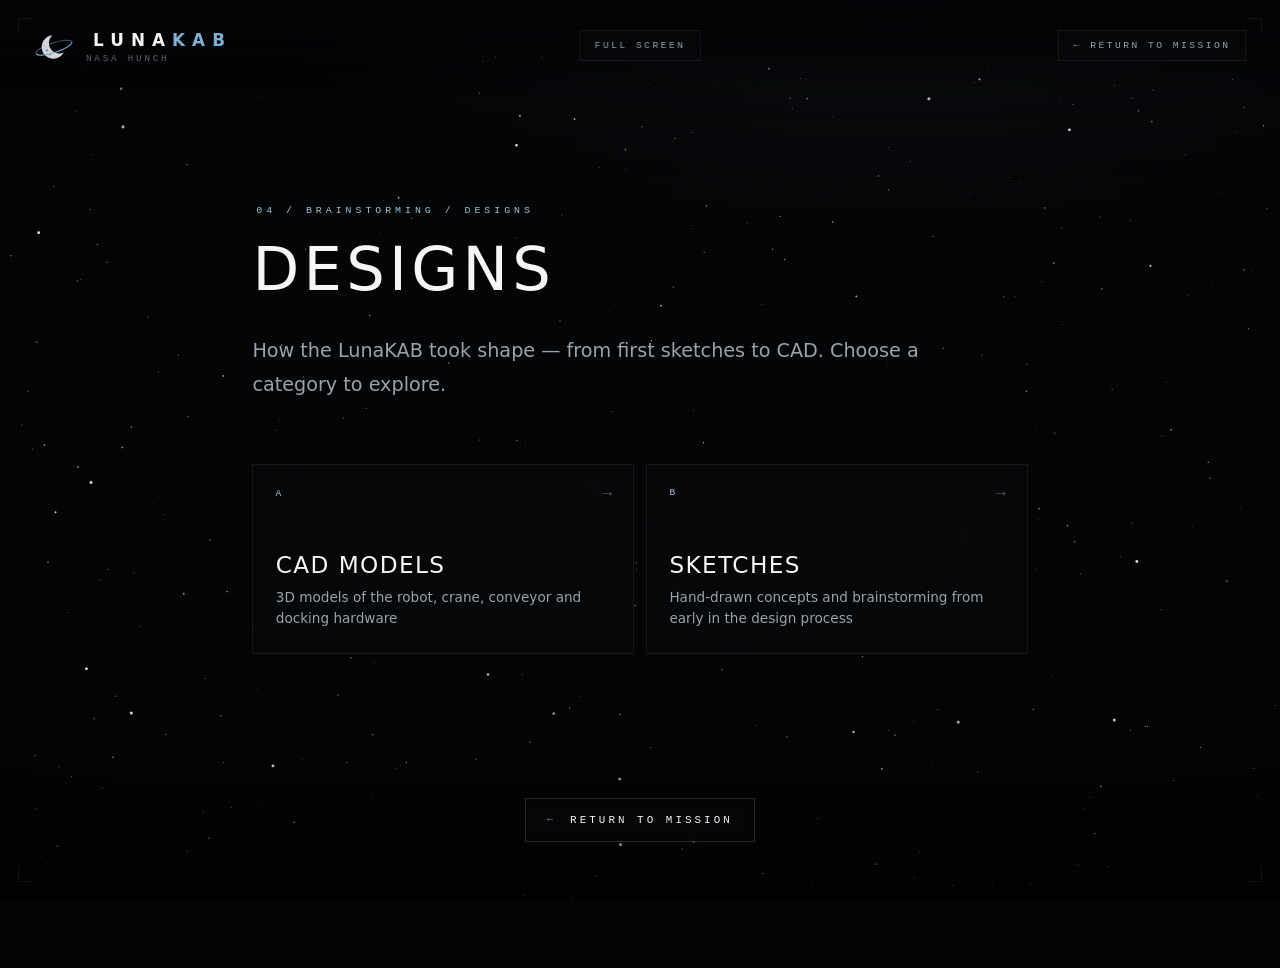
==== commit a96c1ca2: "Add a full-screen button to every page Co-Authored-By: Claude Opus 5.5 <noreply@anthropic.com>" ====
--- a/designs.html
+++ b/designs.html
@@ -229,5 +229,6 @@
       requestAnimationFrame(() => hero.classList.add("in"));
     })();
   </script>
+  <script src="js/fullscreen.js"></script>
 </body>
 </html>
--- a/css/style.css
+++ b/css/style.css
@@ -21,6 +21,18 @@
 }
 
 * { box-sizing: border-box; margin: 0; padding: 0; }
+
+/* full-screen toggle (js/fullscreen.js), top-centre on every page */
+#fs-toggle {
+  position: fixed; top: 30px; left: 50%; transform: translateX(-50%); z-index: 60;
+  font-family: var(--mono); font-size: 0.6rem; letter-spacing: 0.26em;
+  color: var(--dim); background: var(--panel); backdrop-filter: blur(6px);
+  border: 1px solid var(--line-soft); padding: 0.55rem 0.9rem; cursor: pointer;
+  transition: color 0.3s, border-color 0.3s;
+}
+#fs-toggle:hover, #fs-toggle:focus-visible { color: var(--white); border-color: var(--signal); outline: none; }
+#fs-toggle.resume { color: var(--signal); border-color: var(--signal); }
+@media (max-width: 760px) { #fs-toggle { display: none; } }
 
 html { scroll-behavior: auto; }
 
